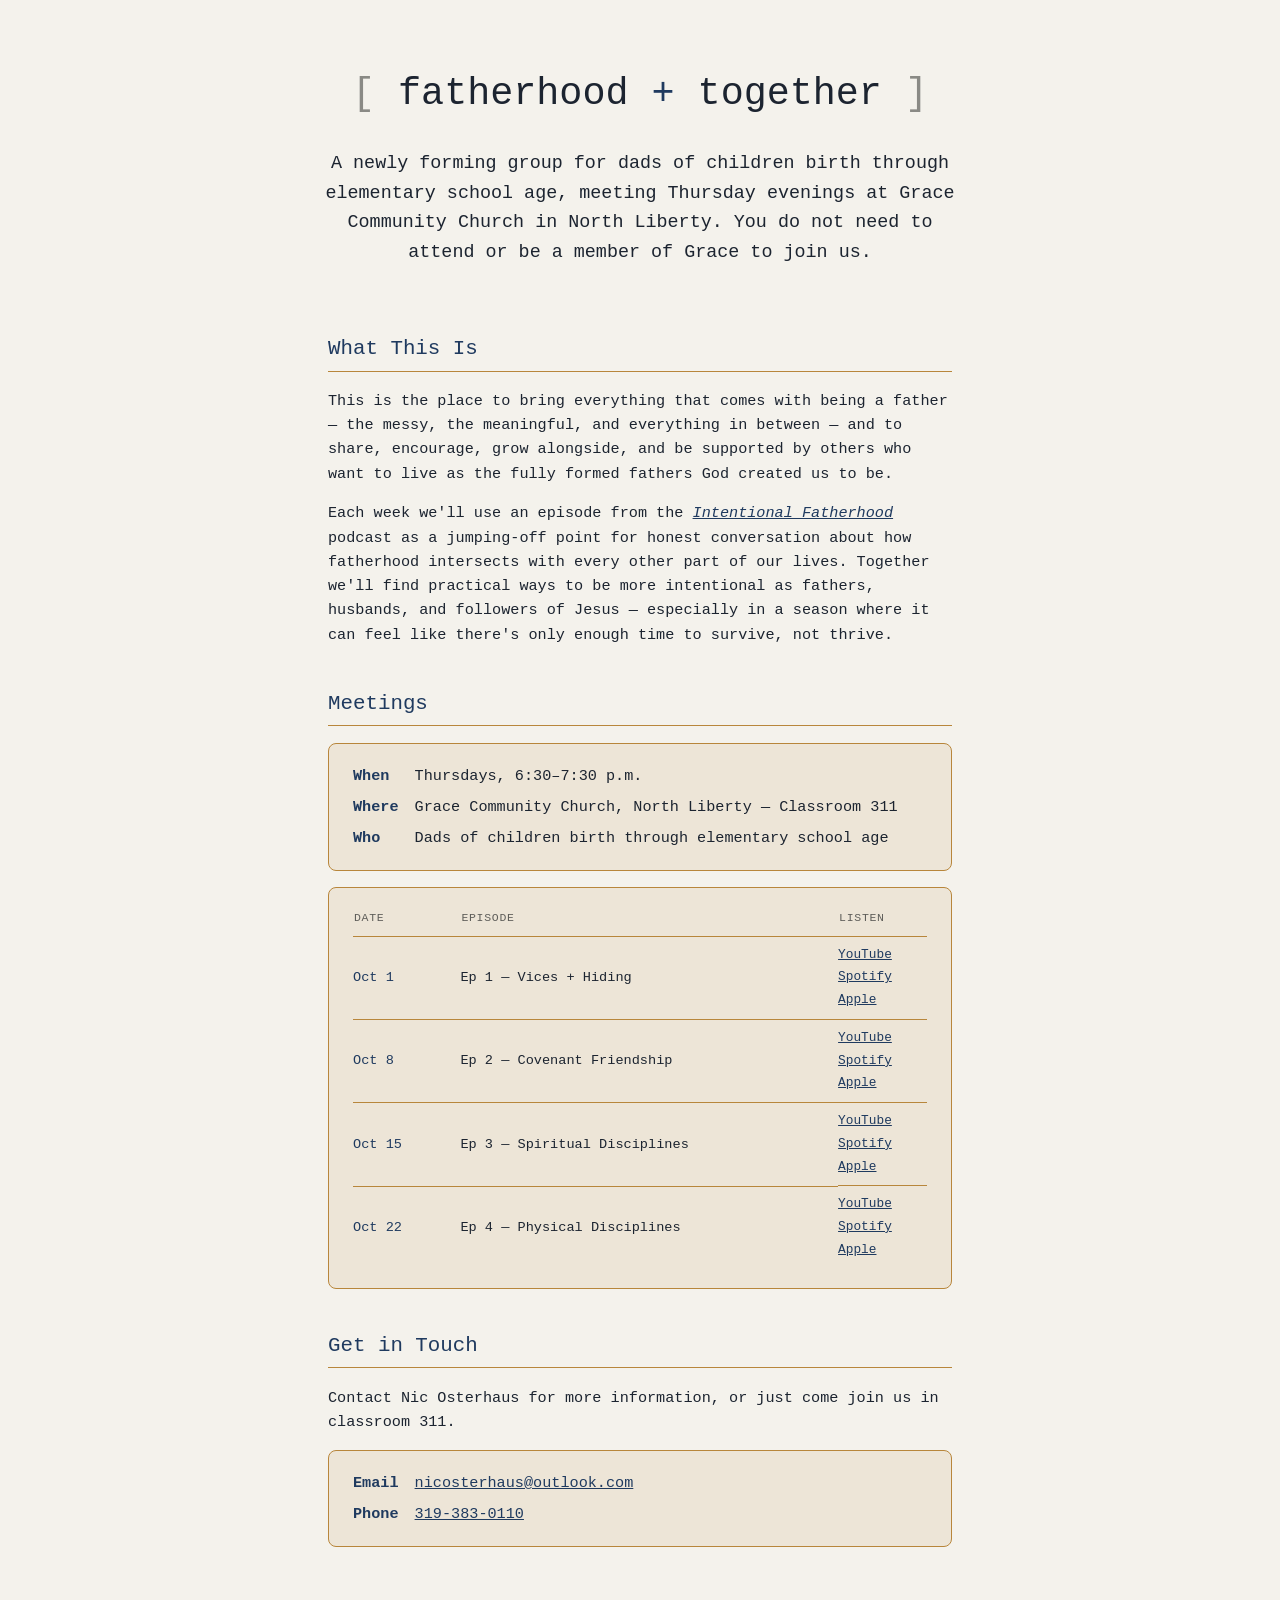
==== index.html @ b6decafe "Increase wordmark size Co-Authored-By: Claude Sonnet 5 <noreply@anthropic.com> Claude-Session: https" ====
<!DOCTYPE html>
<html lang="en">
<head>
<meta charset="UTF-8">
<meta name="viewport" content="width=device-width, initial-scale=1.0">
<meta name="description" content="A weekly group for dads of children birth through elementary age, Thursday evenings at Grace Community Church in North Liberty. All dads welcome, no church membership required.">
<meta name="robots" content="noindex, nofollow">
<title>Fatherhood Together</title>
<style>
  :root {
    --bg: #f4f2ec;
    --text: #1c2430;
    --accent: #b8863b;
    --accent-dark: #1f3a5f;
    --details-bg: #ede5d7;
    --bracket: #8a8a85;
    --muted: #5f5e5a;
  }
  @media (prefers-color-scheme: dark) {
    :root {
      --bg: #171b22;
      --text: #eef1f6;
      --accent: #d9ad6a;
      --accent-dark: #9ec4f0;
      --details-bg: #364559;
      --bracket: #8b93a0;
      --muted: #aab2bf;
    }
  }
  * { box-sizing: border-box; }
  body {
    margin: 0;
    font-family: ui-monospace, "SF Mono", Menlo, Consolas, "Liberation Mono", monospace;
    font-size: 0.95rem;
    background: var(--bg);
    color: var(--text);
    line-height: 1.6;
  }
  header {
    padding: 4rem 1.5rem 3rem;
    text-align: center;
  }
  .wordmark {
    margin: 0;
    font-family: ui-monospace, "SF Mono", Menlo, Consolas, "Liberation Mono", monospace;
    font-weight: 400;
    font-size: clamp(1.4rem, 6vw, 2.4rem);
    text-align: center;
    white-space: nowrap;
    color: var(--text);
    margin-bottom: 1.5rem;
  }
  .wordmark .bracket { color: var(--bracket); }
  .wordmark .plus { color: var(--accent-dark); }
  header p {
    font-size: 1.15rem;
    max-width: 40rem;
    margin: 0 auto;
  }
  main {
    max-width: 42rem;
    margin: 0 auto;
    padding: 0 1.5rem 4rem;
  }
  section {
    margin-bottom: 2.5rem;
  }
  h2 {
    font-family: ui-monospace, "SF Mono", Menlo, Consolas, "Liberation Mono", monospace;
    font-weight: 400;
    font-size: 1.3rem;
    color: var(--accent-dark);
    border-bottom: 1px solid var(--accent);
    padding-bottom: 0.3rem;
  }
  .details {
    background: var(--details-bg);
    border: 1px solid var(--accent);
    border-radius: 8px;
    padding: 1.25rem 1.5rem;
    margin: 1rem 0;
  }
  .details dl {
    display: grid;
    grid-template-columns: auto 1fr;
    gap: 0.4rem 1rem;
    margin: 0;
  }
  .details dt {
    font-weight: bold;
    color: var(--accent-dark);
  }
  .details dd {
    margin: 0;
  }
  a {
    color: var(--accent-dark);
  }
  .schedule {
    width: 100%;
    border-collapse: collapse;
    font-size: 0.85rem;
  }
  .schedule th {
    text-align: left;
    font-weight: 400;
    color: var(--muted);
    text-transform: uppercase;
    letter-spacing: 0.06em;
    font-size: 0.72rem;
    padding-bottom: 0.5rem;
    border-bottom: 1px solid var(--accent);
  }
  .schedule td {
    padding: 0.5rem 0;
    border-bottom: 1px solid var(--accent);
  }
  .schedule tr:last-child td {
    border-bottom: none;
  }
  .schedule td:first-child {
    white-space: nowrap;
    padding-right: 1rem;
    color: var(--accent-dark);
  }
  .schedule td.listen {
    display: flex;
    flex-direction: column;
    gap: 0.15rem;
    font-size: 0.8rem;
  }
</style>
</head>
<body>
<header>
  <h1 class="wordmark">
    <span class="bracket" aria-hidden="true">[</span>
    fatherhood <span class="plus">+</span> together
    <span class="bracket" aria-hidden="true">]</span>
  </h1>  <p>A newly forming group for dads of children birth through elementary school age, meeting Thursday evenings at Grace Community Church in North Liberty. You do not need to attend or be a member of Grace to join us.</p>
</header>
<main>
  <section>
    <h2>What This Is</h2>
    <p>This is the place to bring everything that comes with being a father &mdash; the messy, the meaningful, and everything in between &mdash; and to share, encourage, grow alongside, and be supported by others who want to live as the fully formed fathers God created us to be.</p>
    <p>Each week we'll use an episode from the <a href="https://www.intentionalfatherhood.org/podcast" target="_blank" rel="noopener"><em>Intentional Fatherhood</em></a> podcast as a jumping-off point for honest conversation about how fatherhood intersects with every other part of our lives. Together we'll find practical ways to be more intentional as fathers, husbands, and followers of Jesus &mdash; especially in a season where it can feel like there's only enough time to survive, not thrive.</p>
  </section>
  <section>
    <h2>Meetings</h2>
    <div class="details">
      <dl>
        <dt>When</dt>
        <dd>Thursdays, 6:30&ndash;7:30 p.m.</dd>
        <dt>Where</dt>
        <dd>Grace Community Church, North Liberty &mdash; Classroom 311</dd>
        <dt>Who</dt>
        <dd>Dads of children birth through elementary school age</dd>
      </dl>
    </div>
    <div class="details">
      <table class="schedule">
        <thead>
          <tr><th>Date</th><th>Episode</th><th>Listen</th></tr>
        </thead>
        <tbody>
          <tr>
            <td>Oct 1</td>
            <td>Ep 1 &mdash; Vices + Hiding</td>
            <td class="listen">
              <a href="https://youtu.be/ACO5cOWoqnM" target="_blank" rel="noopener">YouTube</a>
              <a href="https://open.spotify.com/episode/3XCCsS9tENuprzIjupHRCH" target="_blank" rel="noopener">Spotify</a>
              <a href="https://podcasts.apple.com/us/podcast/vice-isolation-fighting-against-the-enemy-in-fatherhood/id1818945136?i=1000712716653" target="_blank" rel="noopener">Apple</a>
            </td>
          </tr>
          <tr>
            <td>Oct 8</td>
            <td>Ep 2 &mdash; Covenant Friendship</td>
            <td class="listen">
              <a href="https://youtu.be/9Vjw9ECKTbM" target="_blank" rel="noopener">YouTube</a>
              <a href="https://open.spotify.com/episode/7gplVN2SyrmfApUfz95VhT" target="_blank" rel="noopener">Spotify</a>
              <a href="https://podcasts.apple.com/us/podcast/why-your-fatherhood-needs-soul-friends-confession-and/id1818945136?i=1000713210353" target="_blank" rel="noopener">Apple</a>
            </td>
          </tr>
          <tr>
            <td>Oct 15</td>
            <td>Ep 3 &mdash; Spiritual Disciplines</td>
            <td class="listen">
              <a href="https://youtu.be/_LPhaFCDtwI" target="_blank" rel="noopener">YouTube</a>
              <a href="https://open.spotify.com/episode/5D6Lc5mKetruzeNDLpOqFx" target="_blank" rel="noopener">Spotify</a>
              <a href="https://podcasts.apple.com/us/podcast/habits-rhythms-and-spiritual-disciplines-for/id1818945136?i=1000714315300" target="_blank" rel="noopener">Apple</a>
            </td>
          </tr>
          <tr>
            <td>Oct 22</td>
            <td>Ep 4 &mdash; Physical Disciplines</td>
            <td class="listen">
              <a href="https://youtu.be/03_XNFnSXLM" target="_blank" rel="noopener">YouTube</a>
              <a href="https://open.spotify.com/episode/7rL8e3GU1mxcY0Amb9HTAz" target="_blank" rel="noopener">Spotify</a>
              <a href="https://podcasts.apple.com/us/podcast/your-fatherhood-needs-your-exercise-eating-and/id1818945136?i=1000715254571" target="_blank" rel="noopener">Apple</a>
            </td>
          </tr>
        </tbody>
      </table>
    </div>
  </section>
  <section>
    <h2>Get in Touch</h2>
    <p>Contact Nic Osterhaus for more information, or just come join us in classroom 311.</p>
    <div class="details">
      <dl>
        <dt>Email</dt>
        <dd><a href="mailto:nicosterhaus@outlook.com">nicosterhaus@outlook.com</a></dd>
        <dt>Phone</dt>
        <dd><a href="tel:+13193830110">319-383-0110</a></dd>
      </dl>
    </div>
  </section>
</main>
</body>
</html>
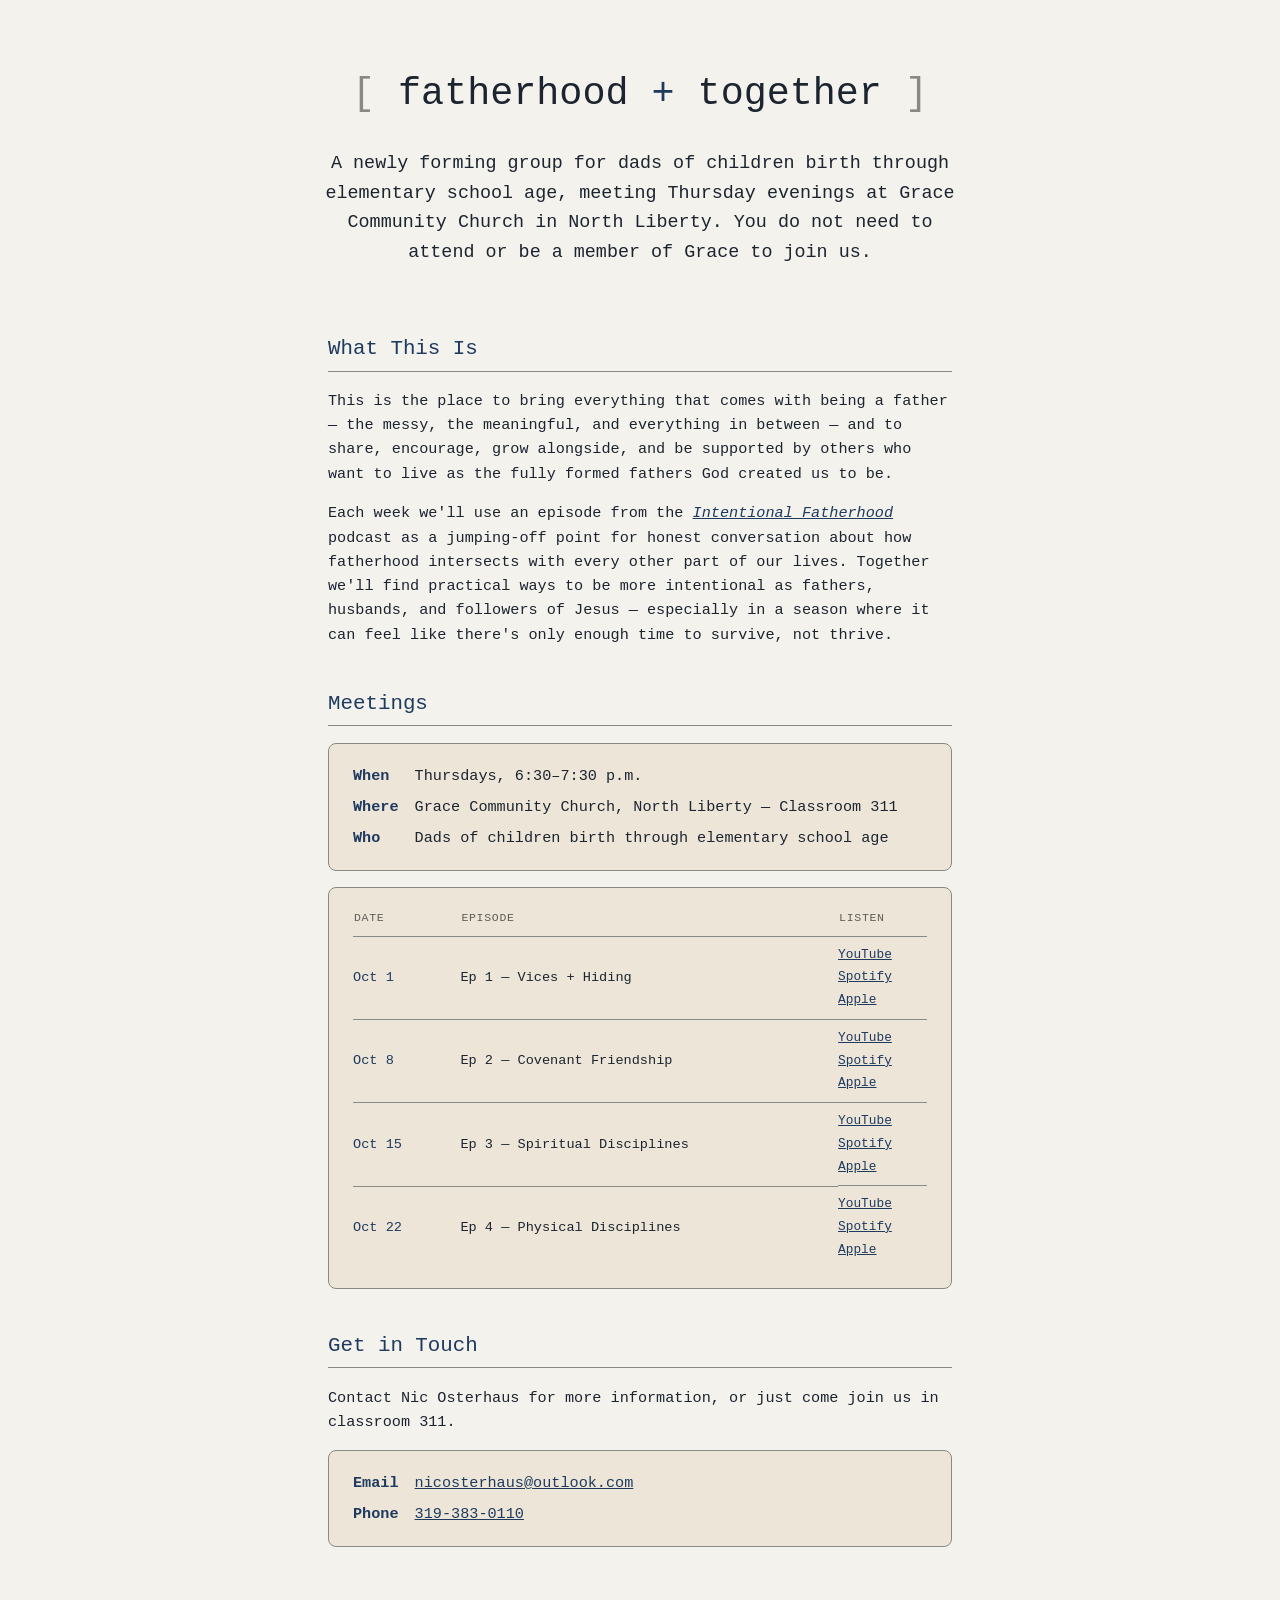
==== commit f61b9cb5: "Swap gold accent for the bracket gray tone Co-Authored-By: Claude Sonnet 5 <noreply@anthropic.com> C" ====
--- a/index.html
+++ b/index.html
@@ -10,7 +10,7 @@
   :root {
     --bg: #f4f2ec;
     --text: #1c2430;
-    --accent: #b8863b;
+    --accent: #8a8a85;
     --accent-dark: #1f3a5f;
     --details-bg: #ede5d7;
     --bracket: #8a8a85;
@@ -20,7 +20,7 @@
     :root {
       --bg: #171b22;
       --text: #eef1f6;
-      --accent: #d9ad6a;
+      --accent: #8b93a0;
       --accent-dark: #9ec4f0;
       --details-bg: #364559;
       --bracket: #8b93a0;
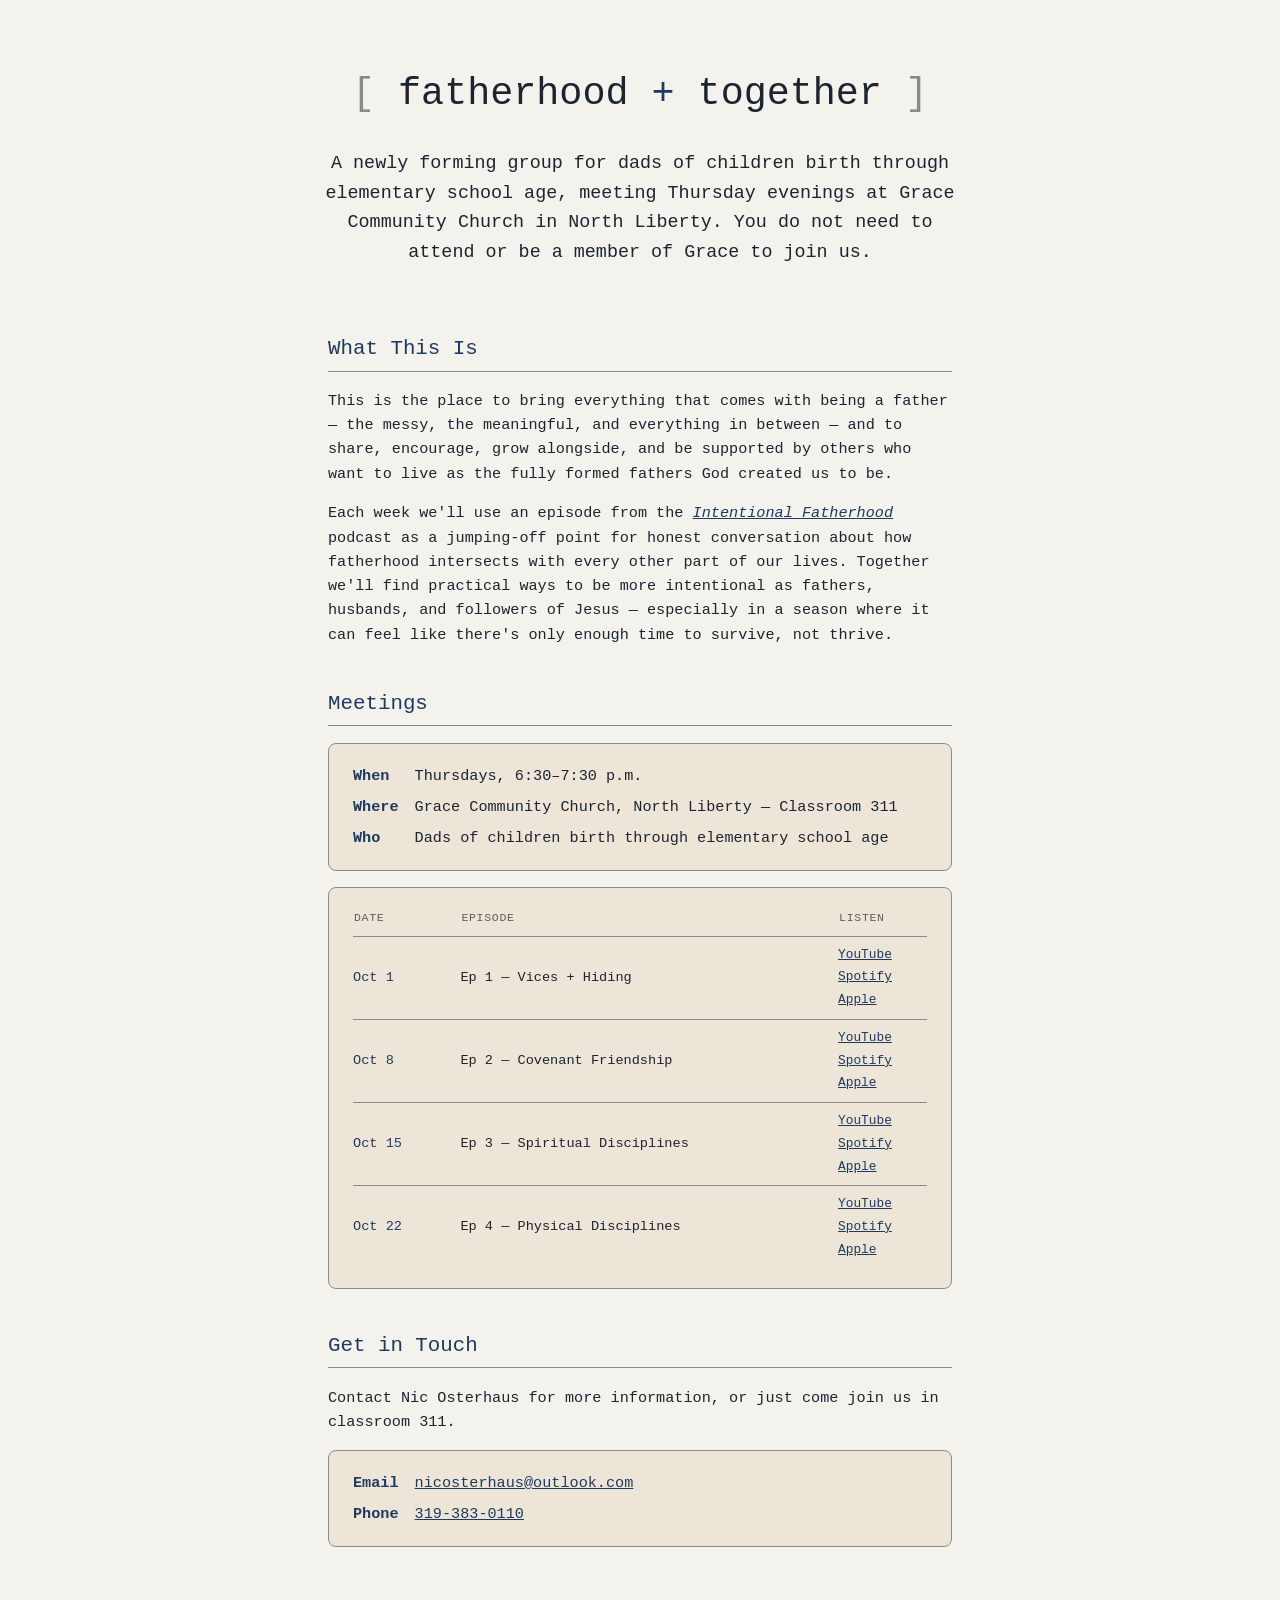
==== commit c05a07ec: "Fix misaligned row dividers in the schedule table display:flex on a <td> overrides its table-cell la" ====
--- a/index.html
+++ b/index.html
@@ -124,10 +124,12 @@
     color: var(--accent-dark);
   }
   .schedule td.listen {
+    font-size: 0.8rem;
+  }
+  .listen-links {
     display: flex;
     flex-direction: column;
     gap: 0.15rem;
-    font-size: 0.8rem;
   }
 </style>
 </head>
@@ -166,38 +168,38 @@
           <tr>
             <td>Oct 1</td>
             <td>Ep 1 &mdash; Vices + Hiding</td>
-            <td class="listen">
+            <td class="listen"><div class="listen-links">
               <a href="https://youtu.be/ACO5cOWoqnM" target="_blank" rel="noopener">YouTube</a>
               <a href="https://open.spotify.com/episode/3XCCsS9tENuprzIjupHRCH" target="_blank" rel="noopener">Spotify</a>
               <a href="https://podcasts.apple.com/us/podcast/vice-isolation-fighting-against-the-enemy-in-fatherhood/id1818945136?i=1000712716653" target="_blank" rel="noopener">Apple</a>
-            </td>
+            </div></td>
           </tr>
           <tr>
             <td>Oct 8</td>
             <td>Ep 2 &mdash; Covenant Friendship</td>
-            <td class="listen">
+            <td class="listen"><div class="listen-links">
               <a href="https://youtu.be/9Vjw9ECKTbM" target="_blank" rel="noopener">YouTube</a>
               <a href="https://open.spotify.com/episode/7gplVN2SyrmfApUfz95VhT" target="_blank" rel="noopener">Spotify</a>
               <a href="https://podcasts.apple.com/us/podcast/why-your-fatherhood-needs-soul-friends-confession-and/id1818945136?i=1000713210353" target="_blank" rel="noopener">Apple</a>
-            </td>
+            </div></td>
           </tr>
           <tr>
             <td>Oct 15</td>
             <td>Ep 3 &mdash; Spiritual Disciplines</td>
-            <td class="listen">
+            <td class="listen"><div class="listen-links">
               <a href="https://youtu.be/_LPhaFCDtwI" target="_blank" rel="noopener">YouTube</a>
               <a href="https://open.spotify.com/episode/5D6Lc5mKetruzeNDLpOqFx" target="_blank" rel="noopener">Spotify</a>
               <a href="https://podcasts.apple.com/us/podcast/habits-rhythms-and-spiritual-disciplines-for/id1818945136?i=1000714315300" target="_blank" rel="noopener">Apple</a>
-            </td>
+            </div></td>
           </tr>
           <tr>
             <td>Oct 22</td>
             <td>Ep 4 &mdash; Physical Disciplines</td>
-            <td class="listen">
+            <td class="listen"><div class="listen-links">
               <a href="https://youtu.be/03_XNFnSXLM" target="_blank" rel="noopener">YouTube</a>
               <a href="https://open.spotify.com/episode/7rL8e3GU1mxcY0Amb9HTAz" target="_blank" rel="noopener">Spotify</a>
               <a href="https://podcasts.apple.com/us/podcast/your-fatherhood-needs-your-exercise-eating-and/id1818945136?i=1000715254571" target="_blank" rel="noopener">Apple</a>
-            </td>
+            </div></td>
           </tr>
         </tbody>
       </table>
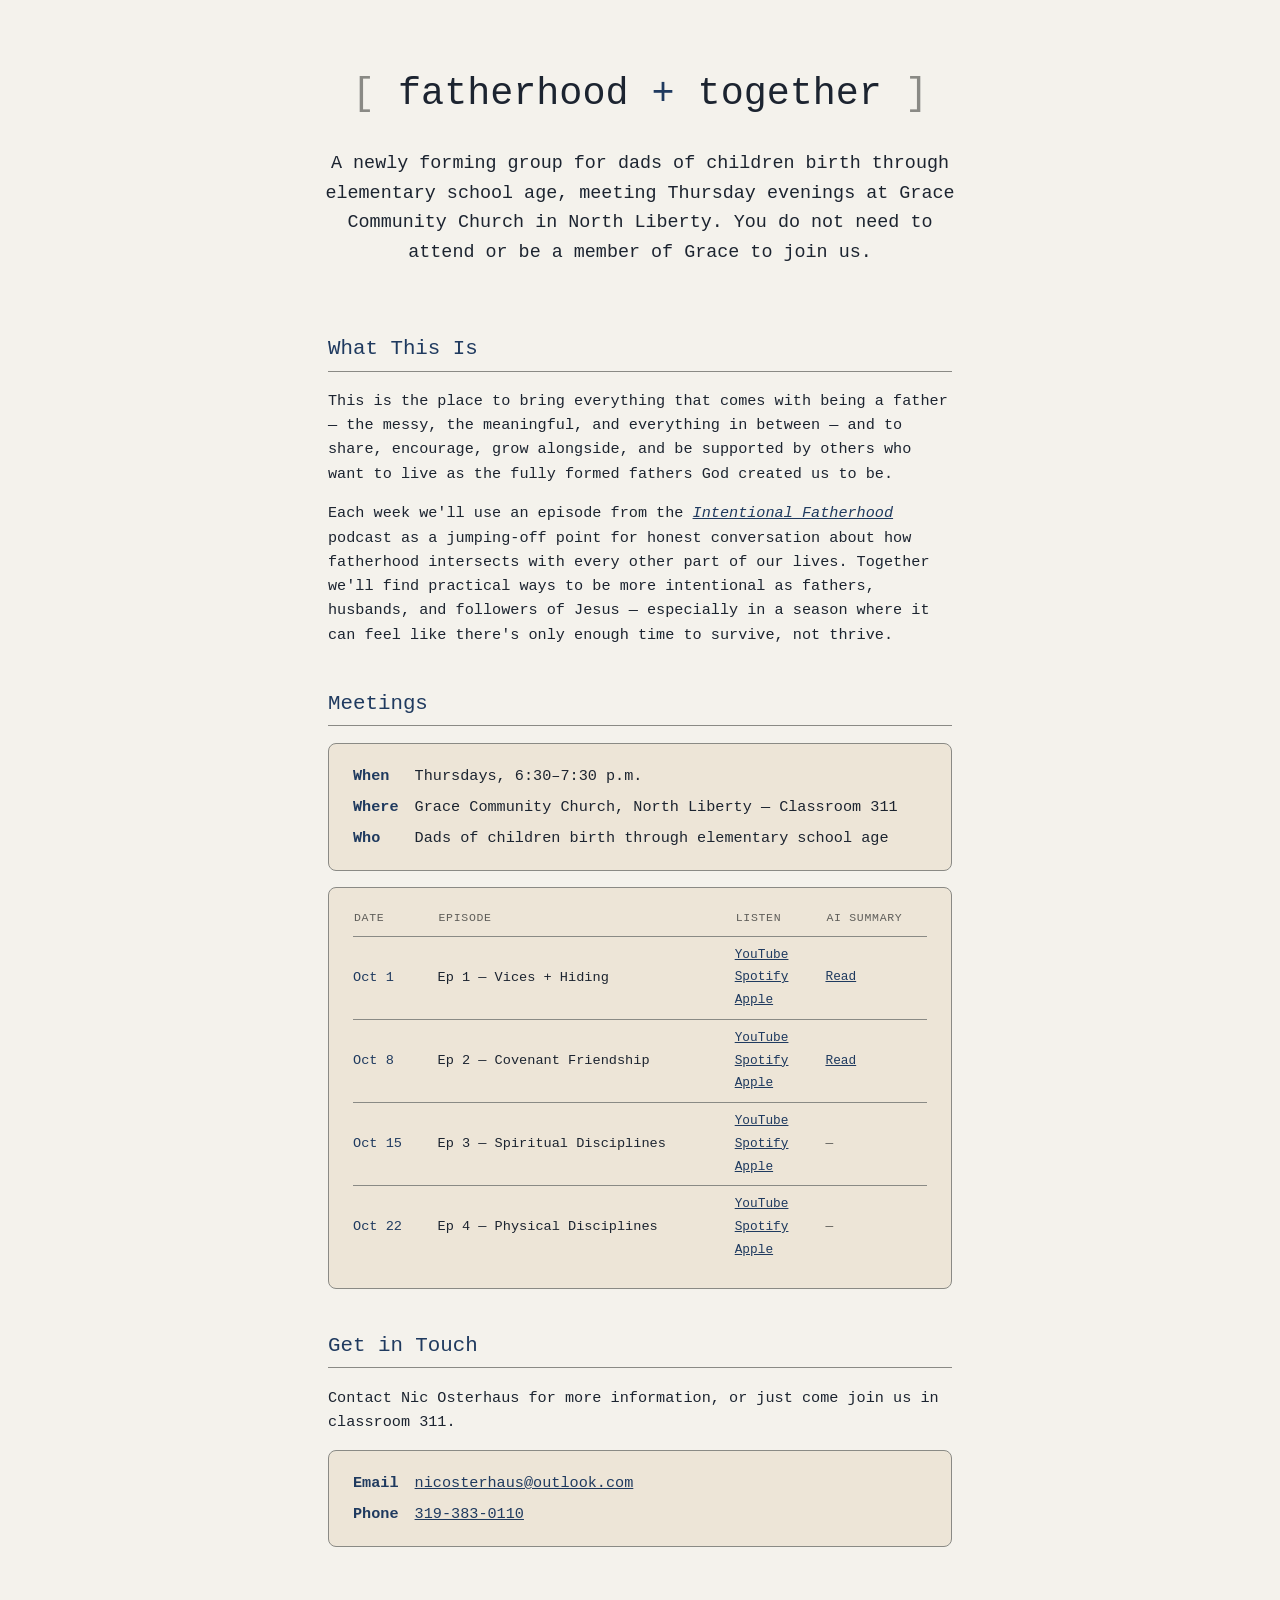
==== commit 8f2cc87a: "Add AI Summary column linking to per-episode summary pages Summaries (Tags section removed) are pre-" ====
--- a/index.html
+++ b/index.html
@@ -123,8 +123,11 @@
     padding-right: 1rem;
     color: var(--accent-dark);
   }
+  .details.scroll { overflow-x: auto; }
+  .schedule td.summary { font-size: 0.8rem; color: var(--muted); }
   .schedule td.listen {
     font-size: 0.8rem;
+    padding-right: 1rem;
   }
   .listen-links {
     display: flex;
@@ -159,10 +162,10 @@
         <dd>Dads of children birth through elementary school age</dd>
       </dl>
     </div>
-    <div class="details">
+    <div class="details scroll">
       <table class="schedule">
         <thead>
-          <tr><th>Date</th><th>Episode</th><th>Listen</th></tr>
+          <tr><th>Date</th><th>Episode</th><th>Listen</th><th>AI Summary</th></tr>
         </thead>
         <tbody>
           <tr>
@@ -173,6 +176,7 @@
               <a href="https://open.spotify.com/episode/3XCCsS9tENuprzIjupHRCH" target="_blank" rel="noopener">Spotify</a>
               <a href="https://podcasts.apple.com/us/podcast/vice-isolation-fighting-against-the-enemy-in-fatherhood/id1818945136?i=1000712716653" target="_blank" rel="noopener">Apple</a>
             </div></td>
+            <td class="summary"><a href="summaries/s1e1.html" target="_blank" rel="noopener">Read</a></td>
           </tr>
           <tr>
             <td>Oct 8</td>
@@ -182,6 +186,7 @@
               <a href="https://open.spotify.com/episode/7gplVN2SyrmfApUfz95VhT" target="_blank" rel="noopener">Spotify</a>
               <a href="https://podcasts.apple.com/us/podcast/why-your-fatherhood-needs-soul-friends-confession-and/id1818945136?i=1000713210353" target="_blank" rel="noopener">Apple</a>
             </div></td>
+            <td class="summary"><a href="summaries/s1e2.html" target="_blank" rel="noopener">Read</a></td>
           </tr>
           <tr>
             <td>Oct 15</td>
@@ -191,6 +196,7 @@
               <a href="https://open.spotify.com/episode/5D6Lc5mKetruzeNDLpOqFx" target="_blank" rel="noopener">Spotify</a>
               <a href="https://podcasts.apple.com/us/podcast/habits-rhythms-and-spiritual-disciplines-for/id1818945136?i=1000714315300" target="_blank" rel="noopener">Apple</a>
             </div></td>
+            <td class="summary">&mdash;</td>
           </tr>
           <tr>
             <td>Oct 22</td>
@@ -200,6 +206,7 @@
               <a href="https://open.spotify.com/episode/7rL8e3GU1mxcY0Amb9HTAz" target="_blank" rel="noopener">Spotify</a>
               <a href="https://podcasts.apple.com/us/podcast/your-fatherhood-needs-your-exercise-eating-and/id1818945136?i=1000715254571" target="_blank" rel="noopener">Apple</a>
             </div></td>
+            <td class="summary">&mdash;</td>
           </tr>
         </tbody>
       </table>
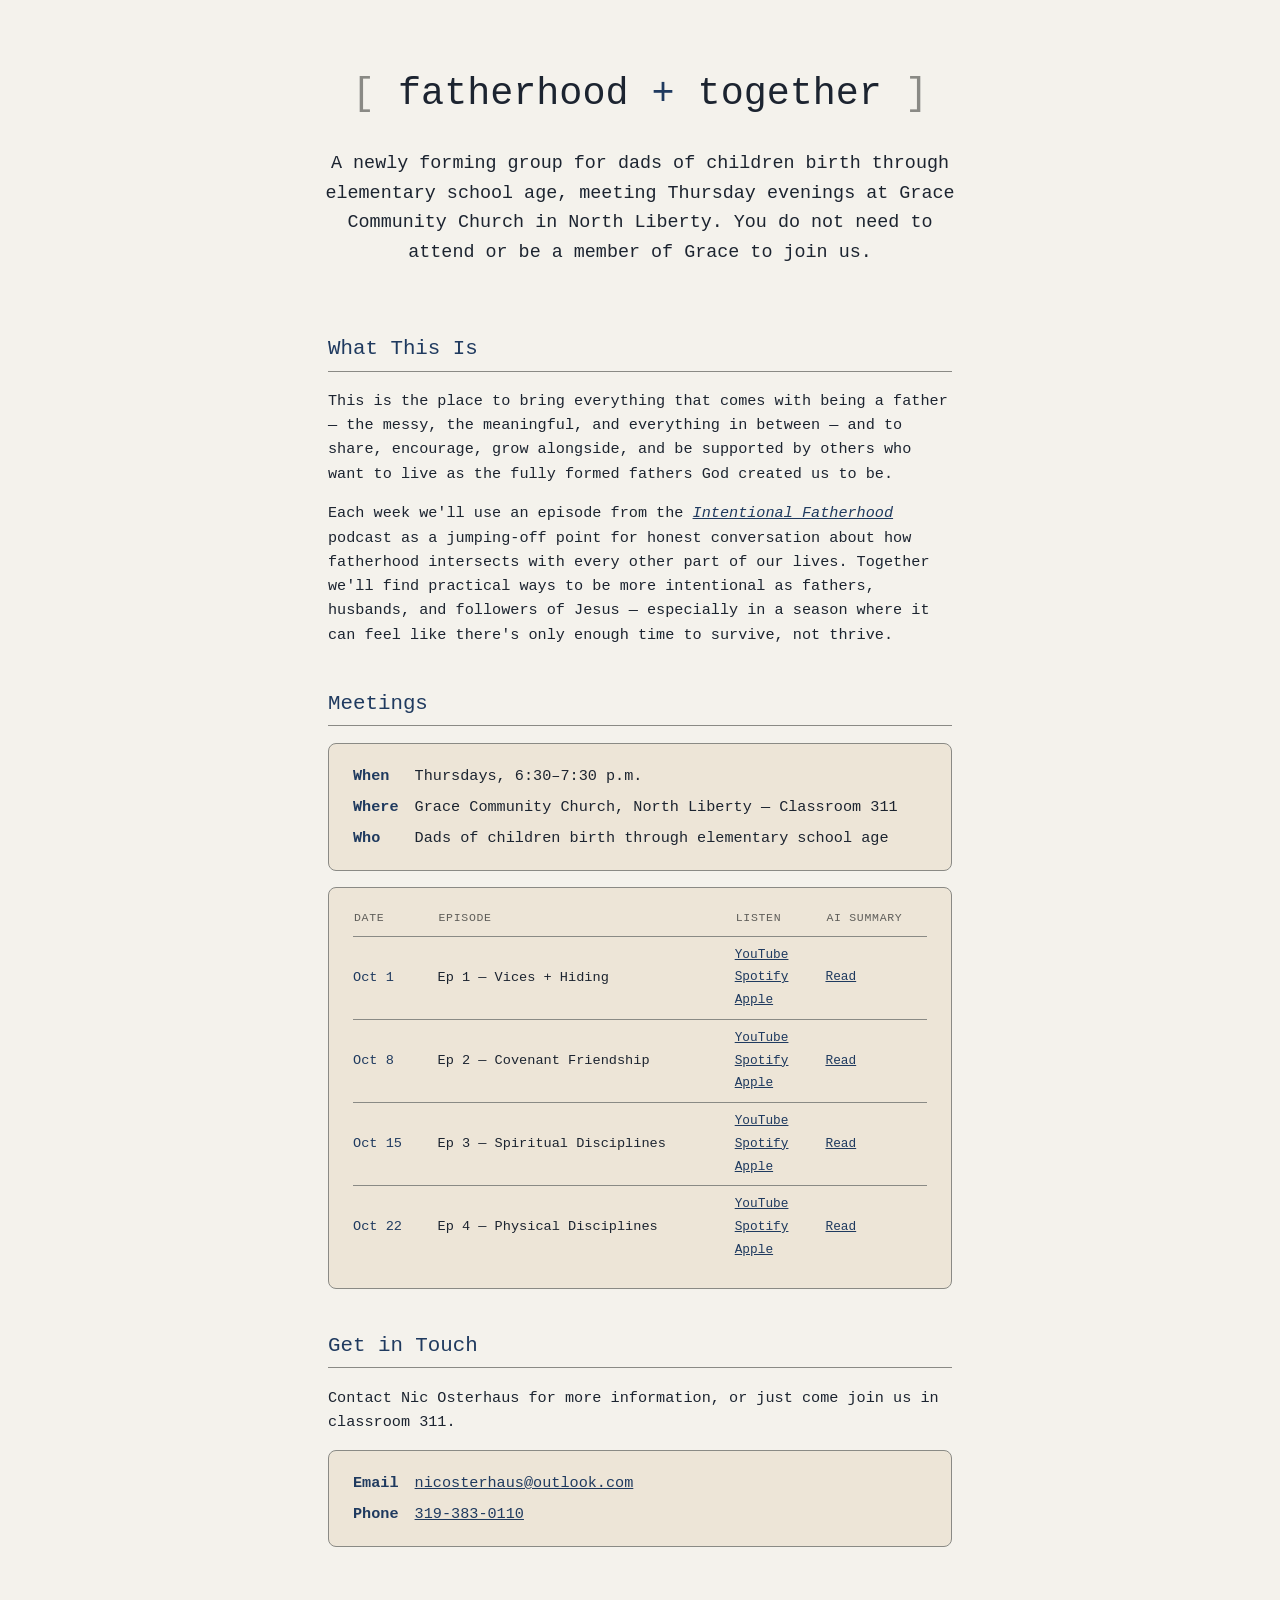
==== commit a2a468a5: "Add AI summaries for episodes 3 and 4 Co-Authored-By: Claude Sonnet 5.5 <noreply@anthropic.com> Clau" ====
--- a/index.html
+++ b/index.html
@@ -196,7 +196,7 @@
               <a href="https://open.spotify.com/episode/5D6Lc5mKetruzeNDLpOqFx" target="_blank" rel="noopener">Spotify</a>
               <a href="https://podcasts.apple.com/us/podcast/habits-rhythms-and-spiritual-disciplines-for/id1818945136?i=1000714315300" target="_blank" rel="noopener">Apple</a>
             </div></td>
-            <td class="summary">&mdash;</td>
+            <td class="summary"><a href="summaries/s1e3.html" target="_blank" rel="noopener">Read</a></td>
           </tr>
           <tr>
             <td>Oct 22</td>
@@ -206,7 +206,7 @@
               <a href="https://open.spotify.com/episode/7rL8e3GU1mxcY0Amb9HTAz" target="_blank" rel="noopener">Spotify</a>
               <a href="https://podcasts.apple.com/us/podcast/your-fatherhood-needs-your-exercise-eating-and/id1818945136?i=1000715254571" target="_blank" rel="noopener">Apple</a>
             </div></td>
-            <td class="summary">&mdash;</td>
+            <td class="summary"><a href="summaries/s1e4.html" target="_blank" rel="noopener">Read</a></td>
           </tr>
         </tbody>
       </table>
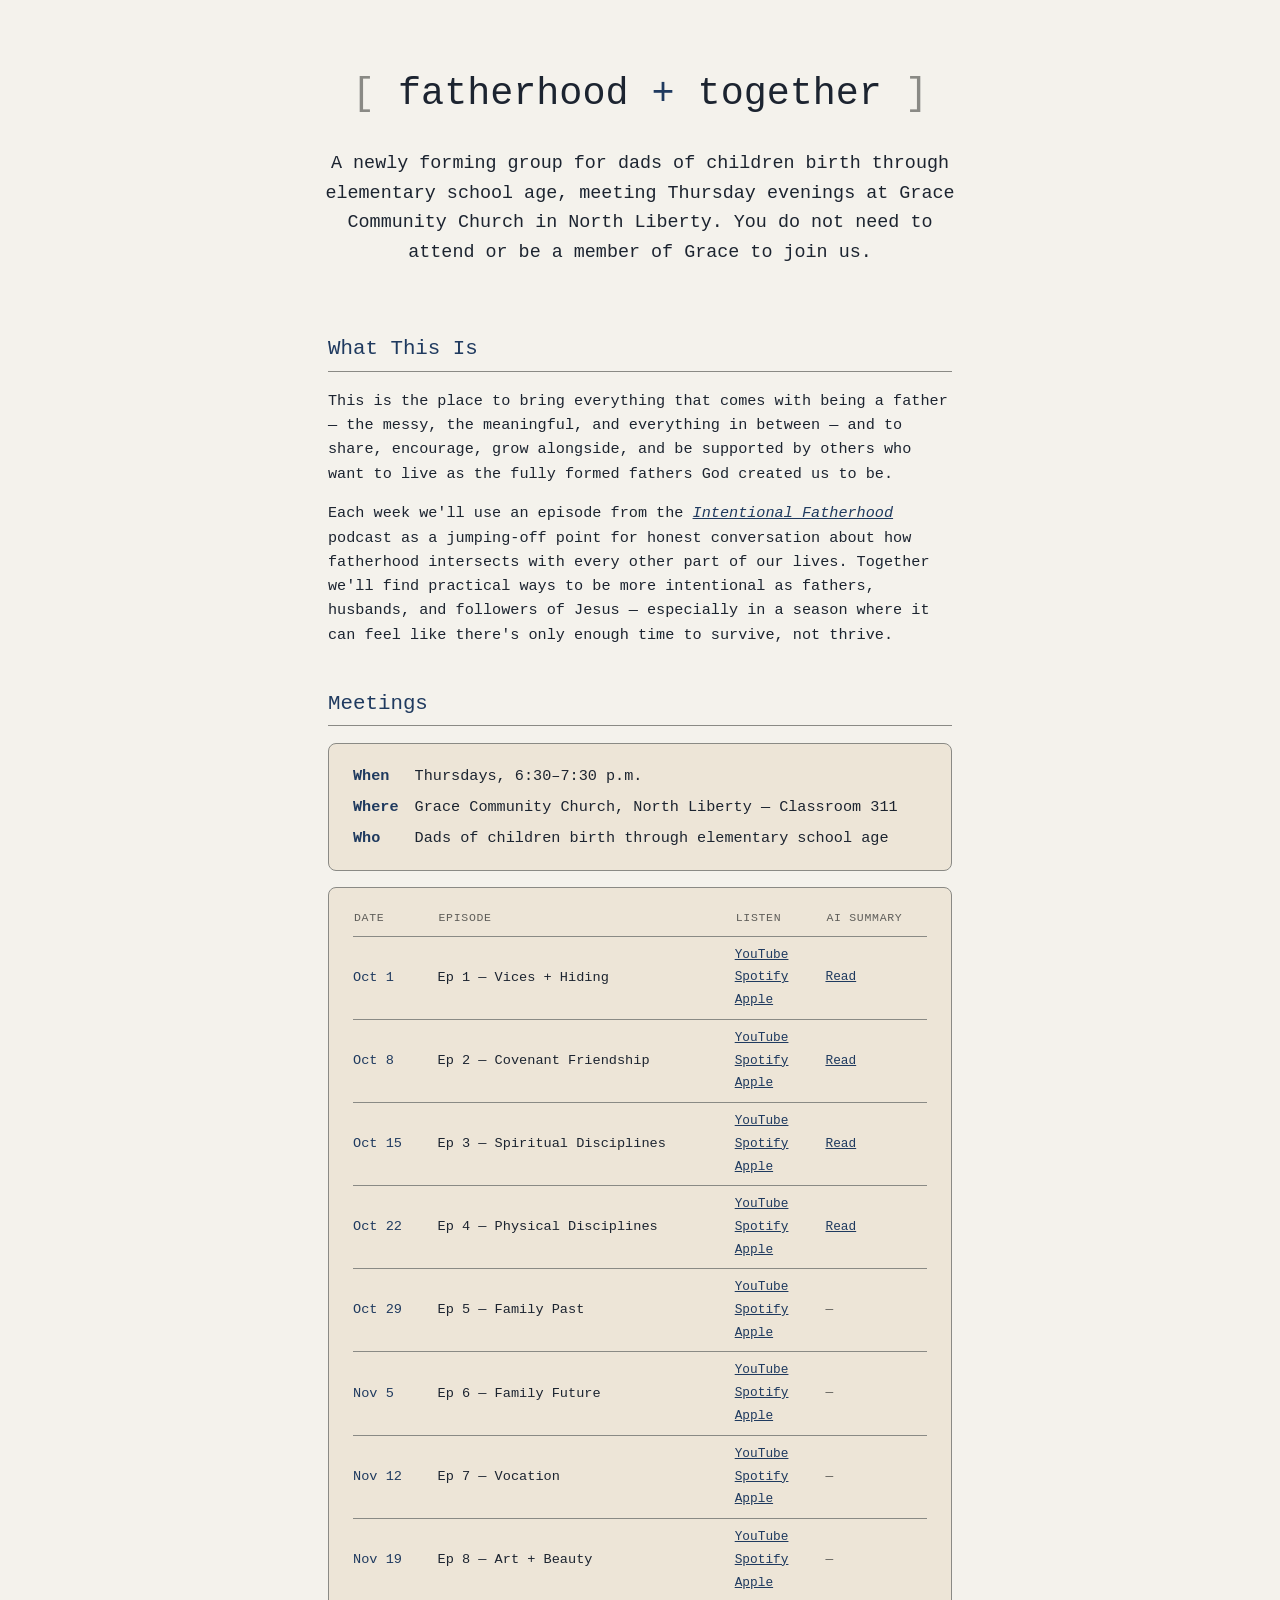
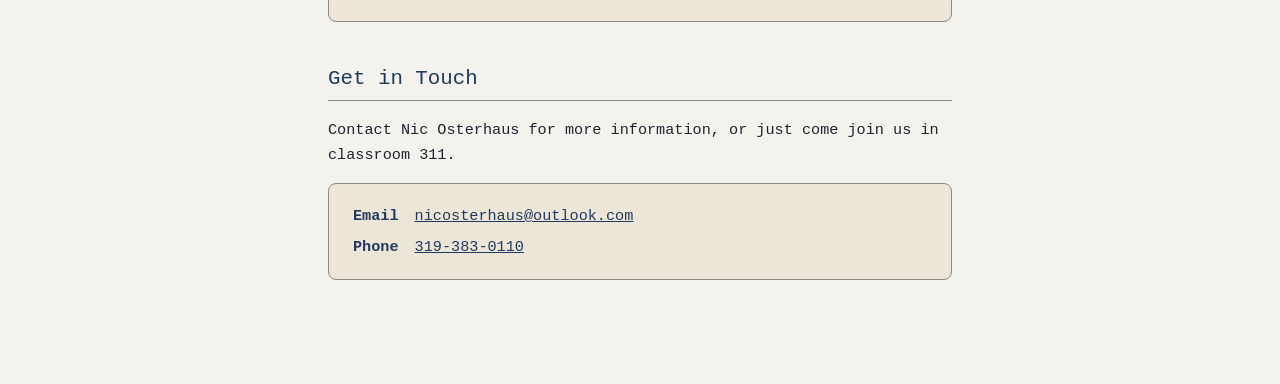
==== commit 702c0bc1: "Add episodes 5-8 (Oct 29 - Nov 19) to the schedule Summaries not generated yet for these, so the AI " ====
--- a/index.html
+++ b/index.html
@@ -208,6 +208,46 @@
             </div></td>
             <td class="summary"><a href="summaries/s1e4.html" target="_blank" rel="noopener">Read</a></td>
           </tr>
+          <tr>
+            <td>Oct 29</td>
+            <td>Ep 5 &mdash; Family Past</td>
+            <td class="listen"><div class="listen-links">
+              <a href="https://youtu.be/inWm08FSBNs" target="_blank" rel="noopener">YouTube</a>
+              <a href="https://open.spotify.com/episode/3FVUfWrmJKLsGctA4nmi2f" target="_blank" rel="noopener">Spotify</a>
+              <a href="https://podcasts.apple.com/us/podcast/your-fatherhood-needs-you-to-know-your-story-facing/id1818945136?i=1000716289310" target="_blank" rel="noopener">Apple</a>
+            </div></td>
+            <td class="summary">&mdash;</td>
+          </tr>
+          <tr>
+            <td>Nov 5</td>
+            <td>Ep 6 &mdash; Family Future</td>
+            <td class="listen"><div class="listen-links">
+              <a href="https://youtu.be/wNbCaJneoUU" target="_blank" rel="noopener">YouTube</a>
+              <a href="https://open.spotify.com/episode/7k4tIqOS0NP0DWJ8OOPR7O" target="_blank" rel="noopener">Spotify</a>
+              <a href="https://podcasts.apple.com/us/podcast/marriage-digital-hygiene-discipline-rhythms-and/id1818945136?i=1000717296844" target="_blank" rel="noopener">Apple</a>
+            </div></td>
+            <td class="summary">&mdash;</td>
+          </tr>
+          <tr>
+            <td>Nov 12</td>
+            <td>Ep 7 &mdash; Vocation</td>
+            <td class="listen"><div class="listen-links">
+              <a href="https://youtu.be/ljJOJ0AATag" target="_blank" rel="noopener">YouTube</a>
+              <a href="https://open.spotify.com/episode/0DatJhYoc3ahPPtcMmBQjK" target="_blank" rel="noopener">Spotify</a>
+              <a href="https://podcasts.apple.com/us/podcast/made-to-work-sanctification-through-your-vocation-staying/id1818945136?i=1000718423629" target="_blank" rel="noopener">Apple</a>
+            </div></td>
+            <td class="summary">&mdash;</td>
+          </tr>
+          <tr>
+            <td>Nov 19</td>
+            <td>Ep 8 &mdash; Art + Beauty</td>
+            <td class="listen"><div class="listen-links">
+              <a href="https://youtu.be/lNlxxcx5STk" target="_blank" rel="noopener">YouTube</a>
+              <a href="https://open.spotify.com/episode/2Z0j6nADk42gbAGxiHXNsm" target="_blank" rel="noopener">Spotify</a>
+              <a href="https://podcasts.apple.com/us/podcast/finding-meaning-art-beauty-in-fatherhood-you-were-created/id1818945136?i=1000719603341" target="_blank" rel="noopener">Apple</a>
+            </div></td>
+            <td class="summary">&mdash;</td>
+          </tr>
         </tbody>
       </table>
     </div>
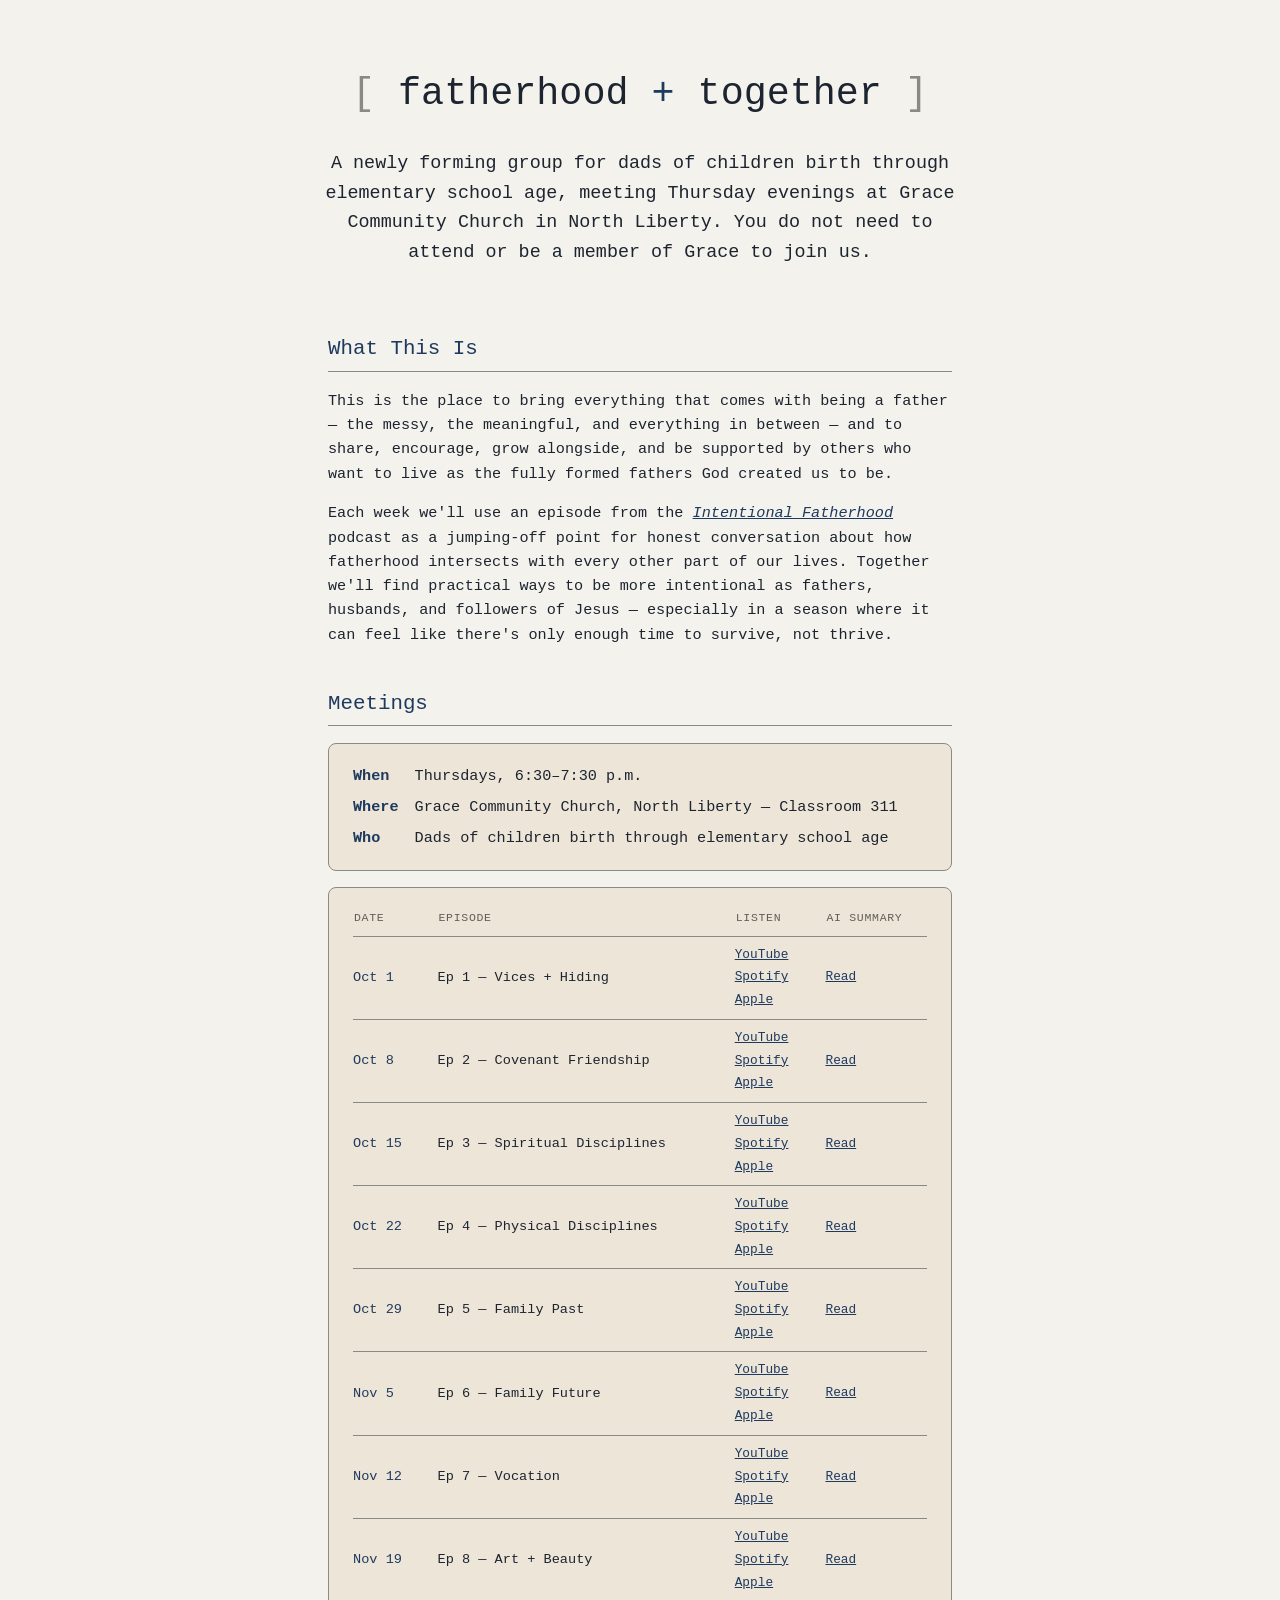
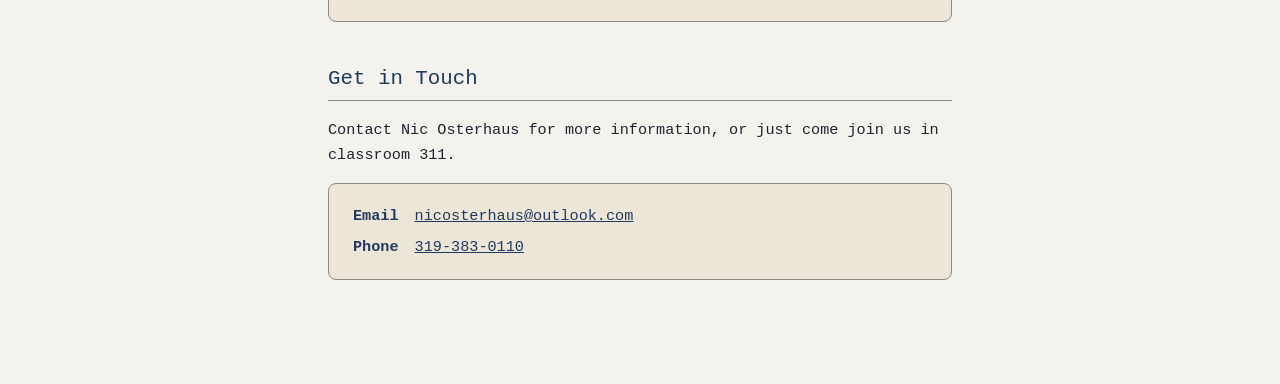
==== commit 0249c44c: "Add AI summaries for episodes 5-8 Co-Authored-By: Claude Sonnet 5.5 <noreply@anthropic.com> Claude-S" ====
--- a/index.html
+++ b/index.html
@@ -216,7 +216,7 @@
               <a href="https://open.spotify.com/episode/3FVUfWrmJKLsGctA4nmi2f" target="_blank" rel="noopener">Spotify</a>
               <a href="https://podcasts.apple.com/us/podcast/your-fatherhood-needs-you-to-know-your-story-facing/id1818945136?i=1000716289310" target="_blank" rel="noopener">Apple</a>
             </div></td>
-            <td class="summary">&mdash;</td>
+            <td class="summary"><a href="summaries/s1e5.html" target="_blank" rel="noopener">Read</a></td>
           </tr>
           <tr>
             <td>Nov 5</td>
@@ -226,7 +226,7 @@
               <a href="https://open.spotify.com/episode/7k4tIqOS0NP0DWJ8OOPR7O" target="_blank" rel="noopener">Spotify</a>
               <a href="https://podcasts.apple.com/us/podcast/marriage-digital-hygiene-discipline-rhythms-and/id1818945136?i=1000717296844" target="_blank" rel="noopener">Apple</a>
             </div></td>
-            <td class="summary">&mdash;</td>
+            <td class="summary"><a href="summaries/s1e6.html" target="_blank" rel="noopener">Read</a></td>
           </tr>
           <tr>
             <td>Nov 12</td>
@@ -236,7 +236,7 @@
               <a href="https://open.spotify.com/episode/0DatJhYoc3ahPPtcMmBQjK" target="_blank" rel="noopener">Spotify</a>
               <a href="https://podcasts.apple.com/us/podcast/made-to-work-sanctification-through-your-vocation-staying/id1818945136?i=1000718423629" target="_blank" rel="noopener">Apple</a>
             </div></td>
-            <td class="summary">&mdash;</td>
+            <td class="summary"><a href="summaries/s1e7.html" target="_blank" rel="noopener">Read</a></td>
           </tr>
           <tr>
             <td>Nov 19</td>
@@ -246,7 +246,7 @@
               <a href="https://open.spotify.com/episode/2Z0j6nADk42gbAGxiHXNsm" target="_blank" rel="noopener">Spotify</a>
               <a href="https://podcasts.apple.com/us/podcast/finding-meaning-art-beauty-in-fatherhood-you-were-created/id1818945136?i=1000719603341" target="_blank" rel="noopener">Apple</a>
             </div></td>
-            <td class="summary">&mdash;</td>
+            <td class="summary"><a href="summaries/s1e8.html" target="_blank" rel="noopener">Read</a></td>
           </tr>
         </tbody>
       </table>
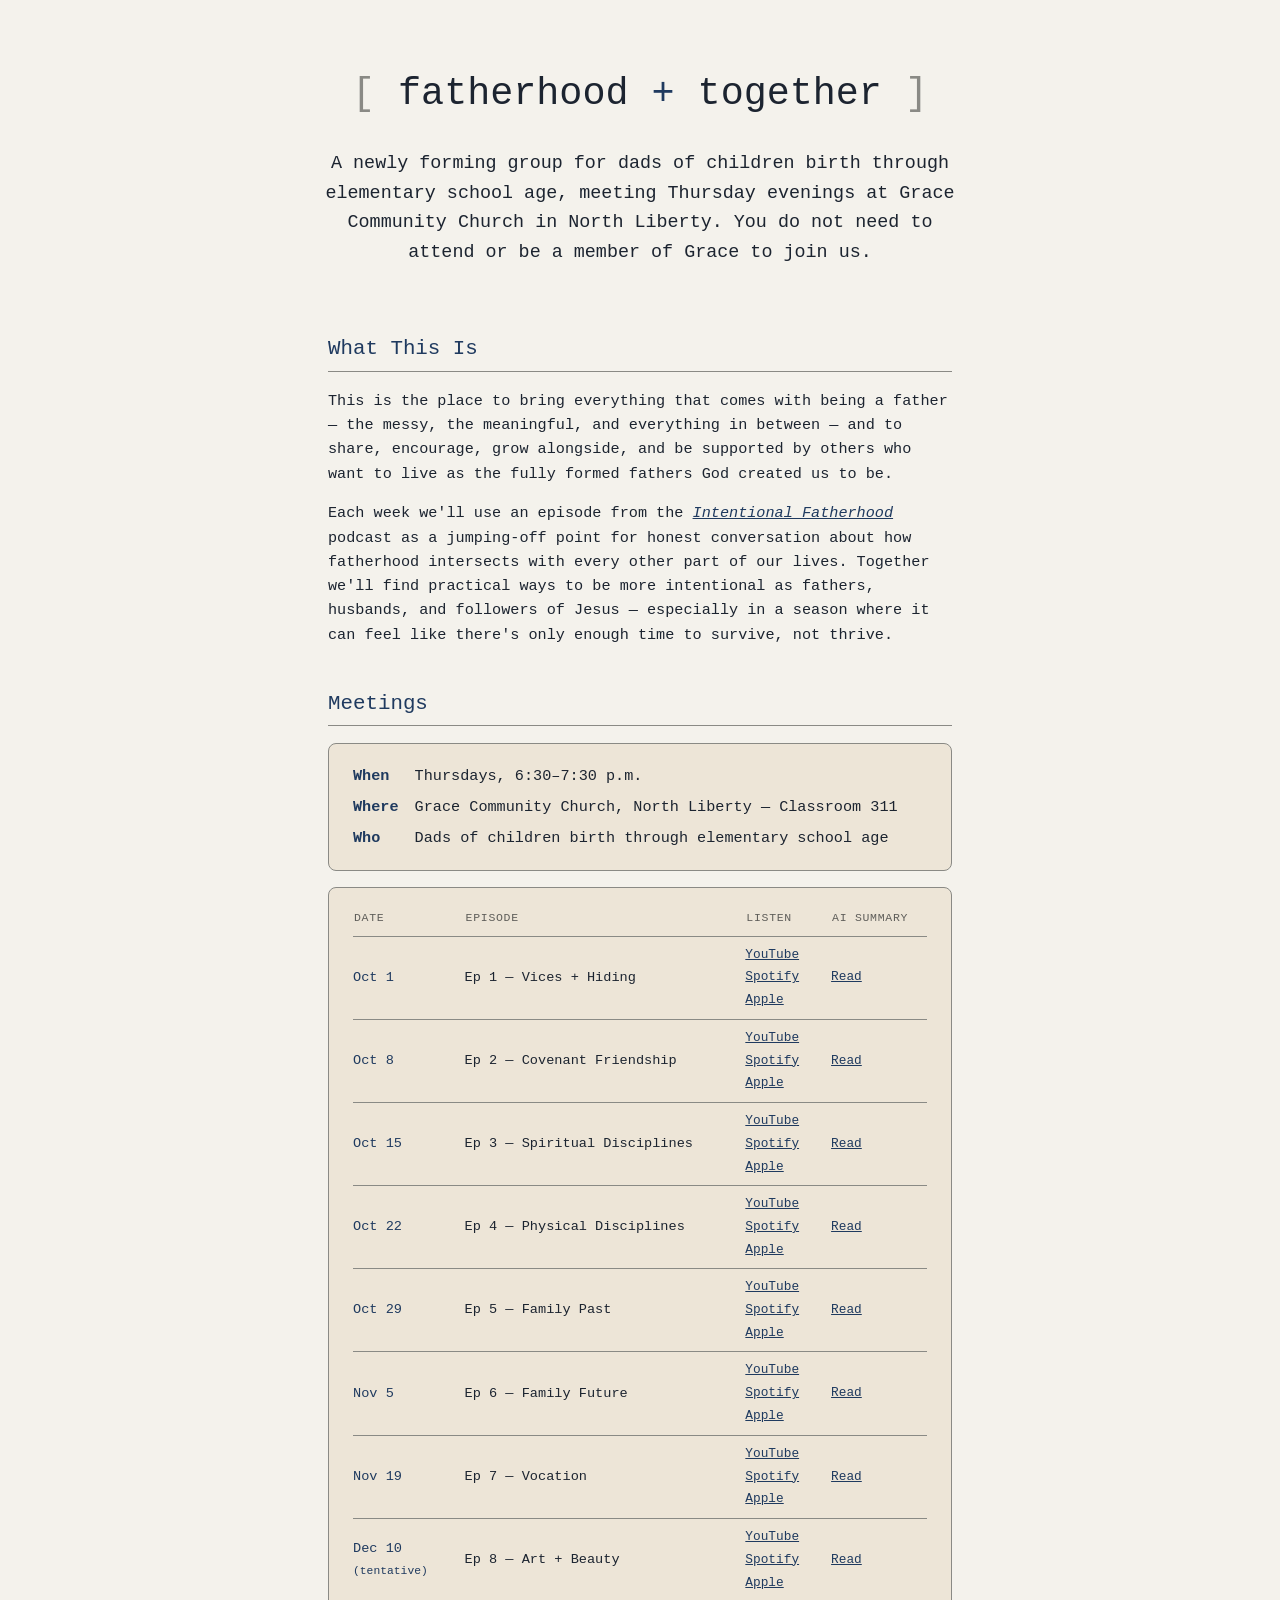
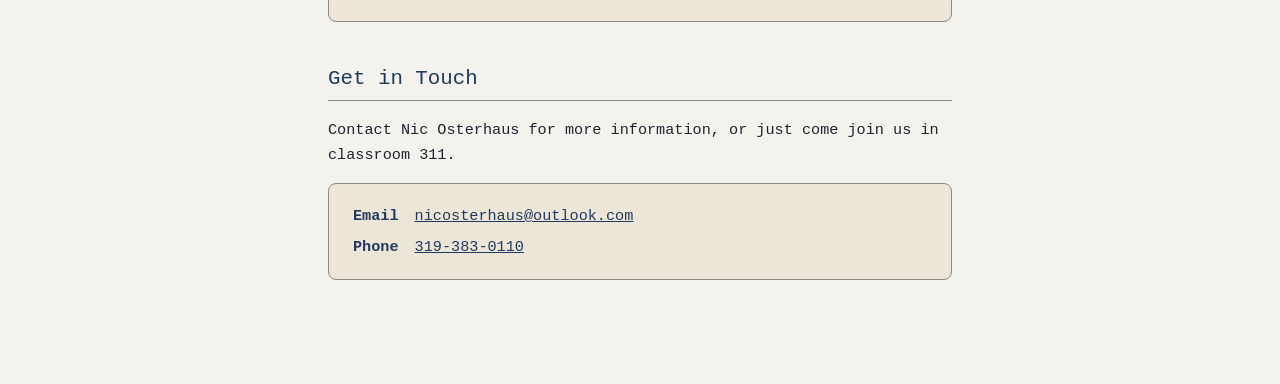
==== commit 2651f00a: "Shift schedule after skipped week: Ep 7 tonight, Ep 8 tentatively Dec 10 Co-Authored-By: Claude Sonn" ====
--- a/index.html
+++ b/index.html
@@ -229,7 +229,7 @@
             <td class="summary"><a href="summaries/s1e6.html" target="_blank" rel="noopener">Read</a></td>
           </tr>
           <tr>
-            <td>Nov 12</td>
+            <td>Nov 19</td>
             <td>Ep 7 &mdash; Vocation</td>
             <td class="listen"><div class="listen-links">
               <a href="https://youtu.be/ljJOJ0AATag" target="_blank" rel="noopener">YouTube</a>
@@ -239,7 +239,7 @@
             <td class="summary"><a href="summaries/s1e7.html" target="_blank" rel="noopener">Read</a></td>
           </tr>
           <tr>
-            <td>Nov 19</td>
+            <td>Dec 10<br><small>(tentative)</small></td>
             <td>Ep 8 &mdash; Art + Beauty</td>
             <td class="listen"><div class="listen-links">
               <a href="https://youtu.be/lNlxxcx5STk" target="_blank" rel="noopener">YouTube</a>
